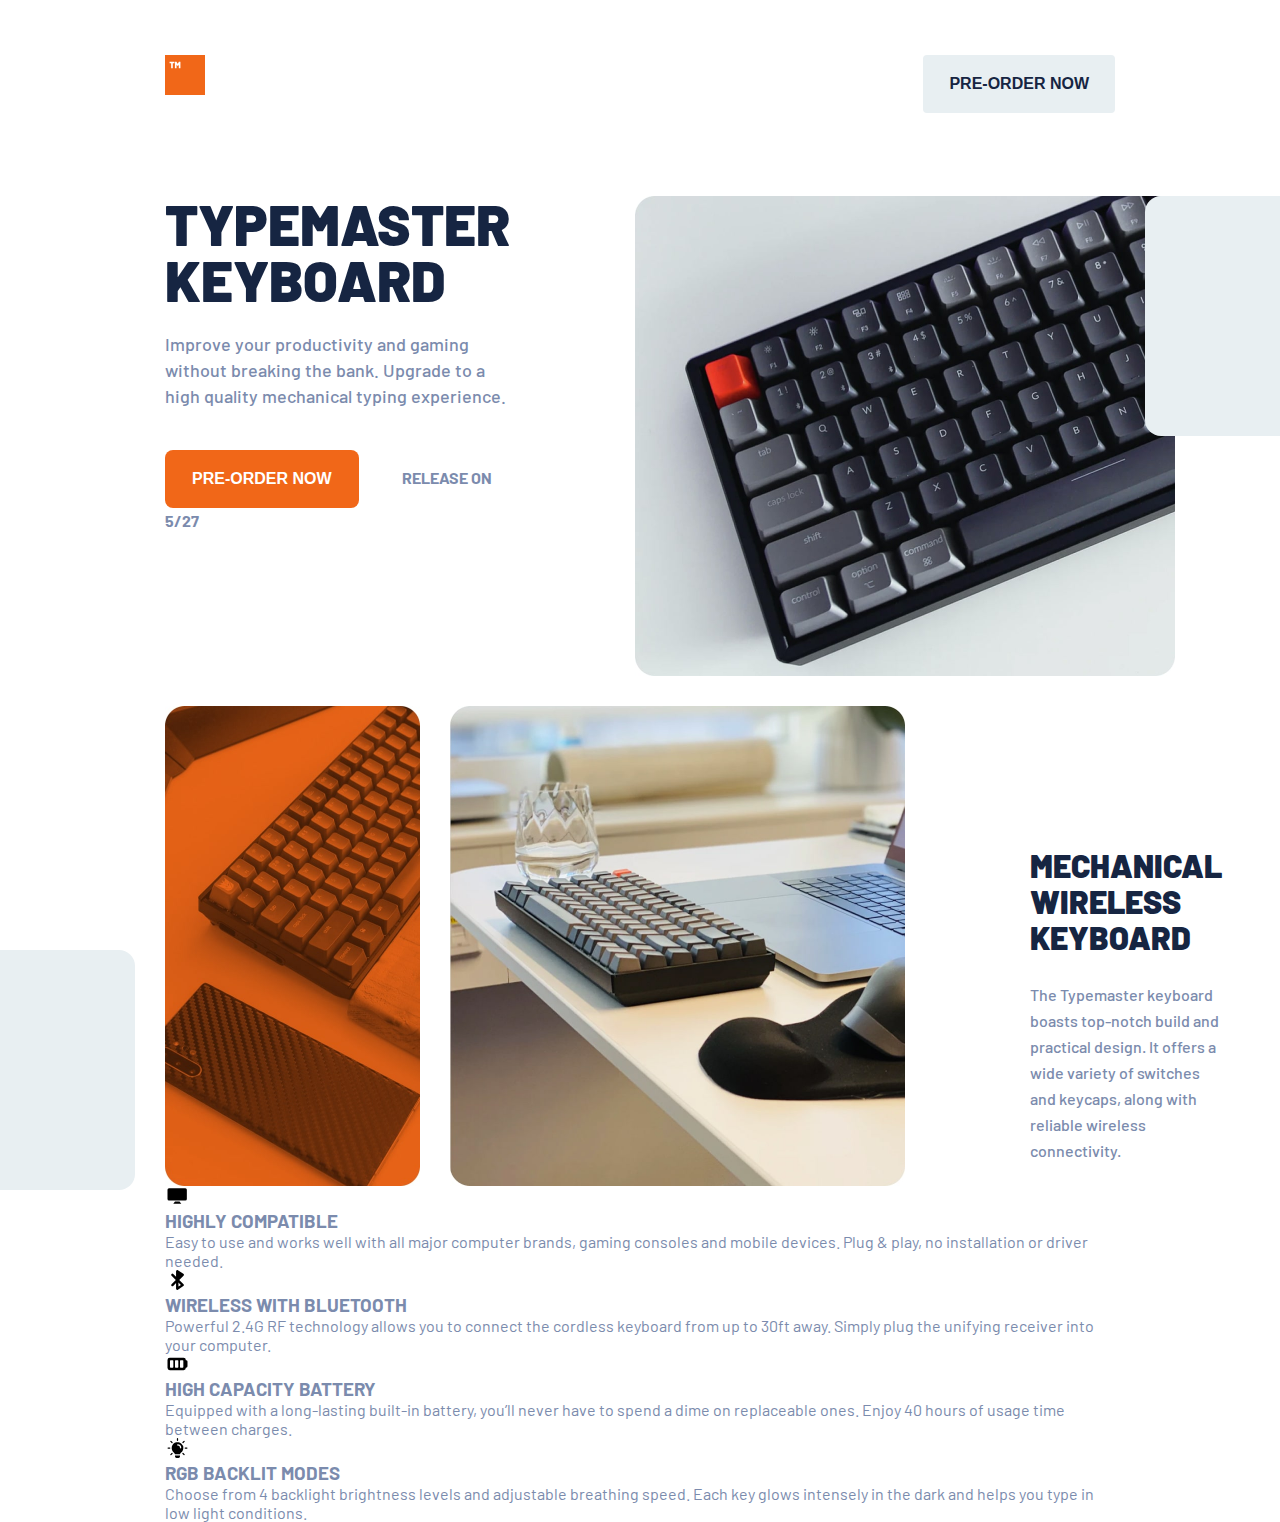
==== index.html @ f18409dc "add" ====
<!DOCTYPE html>
<html lang="en">
<head>
    <meta charset="UTF-8">
    <meta name="viewport" content="width=device-width, initial-scale=1.0">
    <link rel="preconnect" href="https://fonts.googleapis.com">
    <link rel="preconnect" href="https://fonts.gstatic.com" crossorigin>
    <link
        href="https://fonts.googleapis.com/css2?family=Barlow:ital,wght@0,100;0,200;0,300;0,400;0,500;0,600;0,700;0,800;0,900;1,100;1,200;1,300;1,400;1,500;1,600;1,700;1,800;1,900&display=swap"
        rel="stylesheet">
        <link rel="stylesheet" href="https://cdnjs.cloudflare.com/ajax/libs/modern-normalize/3.0.1/modern-normalize.min.css"
            integrity="sha512-q6WgHqiHlKyOqslT/lgBgodhd03Wp4BEqKeW6nNtlOY4quzyG3VoQKFrieaCeSnuVseNKRGpGeDU3qPmabCANg=="
            crossorigin="anonymous" referrerpolicy="no-referrer" />
    <link rel="stylesheet" href="./css/style.css">
    <title>Typemaster Keyboard</title>
</head>

<body class="body">
    <header class="header">
        <div class="container header-wrapper">
            <a href="" class="logo-link"> 
                <svg class="logo-icon" width="20" height="12">
                    <use href="./images/icons.svg#icon-TM-2"> </use>
                </svg>
            </a>
            <button type="button" class="button"> Pre-order now</button>
        </div>
    </header>

    <main class="main">
        <section class="main-section">
            <div class="container main-wrap">
                <div class="title-wrap">
                    <h1 class="main-title">Typemaster Keyboard</h1>
                    <p class="main-text">Improve your productivity and gaming without breaking the bank. Upgrade to a high quality
                        mechanical typing experience.</p>
                    <button type="button" class="main-button"> Pre-order now</button>
                    <p class="release-data">Release on 5/27</p>
                </div>
                <div class="image-wrap">
                    <img class="main-img" src="./images/keyboard.jpg" width="540" height="480" alt="keyboard">
            
                    <div class="gray-zone"></div>
                </div>
            
            </div>
        </section>
        
        <section class="product-section">
            <div class="container product-wrap">
                <div class="product-wrapper">
                    <div class="product-gray"> </div>
                    <ul class="product-section-list">
                        <li class="product-section-item"> <img class="product-image" src="./images/orange.jpg" alt="phone and keyboard on the table" width="255" height="480"> </li>
                        <li class="product-section-item"> <img class="product-image" src="./images/img3.jpg" alt="On the table the keyboard and a glass of water" width="455" height="480"></li>
                </div>

                    <div class="product-section-content">
                        <h2 class="product-title">mechanical wireless Keyboard</h2>
                        <p class="product-text">The Typemaster keyboard boasts top-notch build and practical design. It offers a wide variety of switches and keycaps, along with reliable wireless connectivity.</p>
                    </div>
                </ul>
            </div>
        </section>

        <section>
            <div class="container">
                <ul>
                    <li>
                        <svg width="25" height="20">
                            <use href="./images/icons.svg#icon-Combined" > </use>
                        </svg>
                        <h3>HIGHLY COMPATIBLE </h3>
                        <p>Easy to use and works well with all major computer brands, gaming consoles and mobile devices. Plug & play, no
                        installation or driver needed.</p>
                    </li>

                    <li>
                        <svg width="25" height="20">
                            <use href="./images/icons.svg#icon-Shape" ></use>
                        </svg>
                        <h3>WIRELESS WITH BLUETOOTH </h3>
                        <p>Powerful 2.4G RF technology allows you to connect the cordless keyboard from up to 30ft away. Simply plug the unifying
                        receiver into your computer.</p>
                    </li>

                    <li>
                        <svg width="25" height="20">
                            <use href="./images/icons.svg#icon-battery" ></use>
                        </svg>
                        <h3> HIGH CAPACITY BATTERY</h3>
                        <p>Equipped with a long-lasting built-in battery, you’ll never have to spend a dime on replaceable ones. Enjoy 40 hours of
                        usage time between charges.</p>
                    </li>

                    <li>
                        <svg width="25" height="20">
                            <use href="./images/icons.svg#icon-light" ></use>
                        </svg>
                        <h3>RGB BACKLIT MODES </h3>
                        <p>Choose from 4 backlight brightness levels and adjustable breathing speed. Each key glows intensely in the dark and helps
                        you type in low light conditions.</p>
                    </li>
                </ul>
            </div>
        </section>
        </main>
        </body>
        
        </html>
---- css/style.css ----
h1,
h2,
h3,
h4,
h5,
h6,
p {
    margin-top: 0;
    margin-bottom: 0;
}

img {
    display: block;
}

body {
    background: #fff;
    font-family: "Barlow", sans-serif;
    color: #7b8bad;
}


ul,
ol {
    margin-top: 0;
    margin-bottom: 0;
    padding-left: 0;
    list-style-type: none;
}

a {
    text-decoration: none;
    color: inherit;
}



.container {
    max-width: 1110px;
    padding: 0;
    margin-left: auto;
    margin-right: auto;
}

/* .main{
    width: 1440px;
} */
.body {
    box-shadow: 0 0 20px 20px rgba(0, 0, 0, 0.25);
    background: #fff;
    max-width: 1440px;
    padding: 0 165px;
    margin: 0 auto;
    position: relative;
}

.header {
    padding-top: 55px;
    padding-bottom: 83px;
}

.header-wrapper {
    display: flex;
    justify-content: space-between;

}

.logo-icon {
    fill: #fff;

}

.logo-link {
    width: 40px;
    height: 40px;
    background-color: #f16718;
}

.button {
    cursor: pointer;
    background-color: #E8EFF2;
    border-style: none;
    font-weight: 700;
    font-size: 16px;
    line-height: 162%;
    text-transform: uppercase;
    color: #162542;
    border-radius: 4px;
    padding: 16px 26px;
}

/* main section */
.maine {}

.main-section {
    /* max-width: 1440px;
    padding:  0 165px;
    margin: 0 auto; */
}

.main-wrap {
    display: flex;
    flex-wrap: ;
}

.title-wrap {
    margin-right: 125px;
}

.main-title {
    font-weight: 900;
    font-size: 56px;
    line-height: 100%;
    text-transform: uppercase;
    color: #162542;
    max-width: 445px;
    margin-bottom: 24px;
}

.main-text {
    font-weight: 500;
    font-size: 18px;
    line-height: 144%;
    color: #7b8bad;
    max-width: 445px;
    margin-bottom: 40px;
}

.main-button {
    background-color: #F16718;
    font-weight: 700;
    font-size: 16px;
    line-height: 162%;
    text-transform: uppercase;
    color: #fff;
    padding: 16px 27px;
    margin-right: 40px;
    border-radius: 8px;
    border-style: none;
    cursor: pointer;
}

.release-data {
    font-weight: 700;
    font-size: 16px;
    line-height: 162%;
    text-transform: uppercase;
    color: #7b8bad;
    display: inline;
}

.image-wrap {
    /* position: relative; */
}

.gray-zone {
    width: 135px;
    height: 240px;
    background-color: #E8EFF2;
    position: absolute;
    top: 196px;
    right: 0;
    border-top-left-radius: 16px;
    border-top-right-radius: 0px;
    border-bottom-left-radius: 16px;
    border-bottom-right-radius: 0px;

}

.main-img {
    margin-bottom: 30px;
}

/* Product section */
.product-gray {
    width: 135px;
    height: 240px;
    background-color: #E8EFF2;
    position: absolute;
    top: 950px;
    left: 0;
    border-top-left-radius: 0px;
    border-top-right-radius: 16px;
    border-bottom-left-radius: 0px;
    border-bottom-right-radius: 16px;
}

.product-section-list {
   display: flex;
   gap: 30px;
}
.product-wrap{
    display: flex;
}

.product-title {
    font-weight: 900;
    font-size: 32px;
    line-height: 112%;
    text-transform: uppercase;
    color: #162542;
    margin-bottom: 27px;
}

/* .product-wrapper{
    display: flex;
    gap: 30px;
} */

.product-text {
    font-weight: 500;
    font-size: 16px;
    line-height: 162%;
    color: #7b8bad;
    max-width: 255px;
}

.product-section-content {
    margin-left: 125px;
    margin-top: 142px;
}
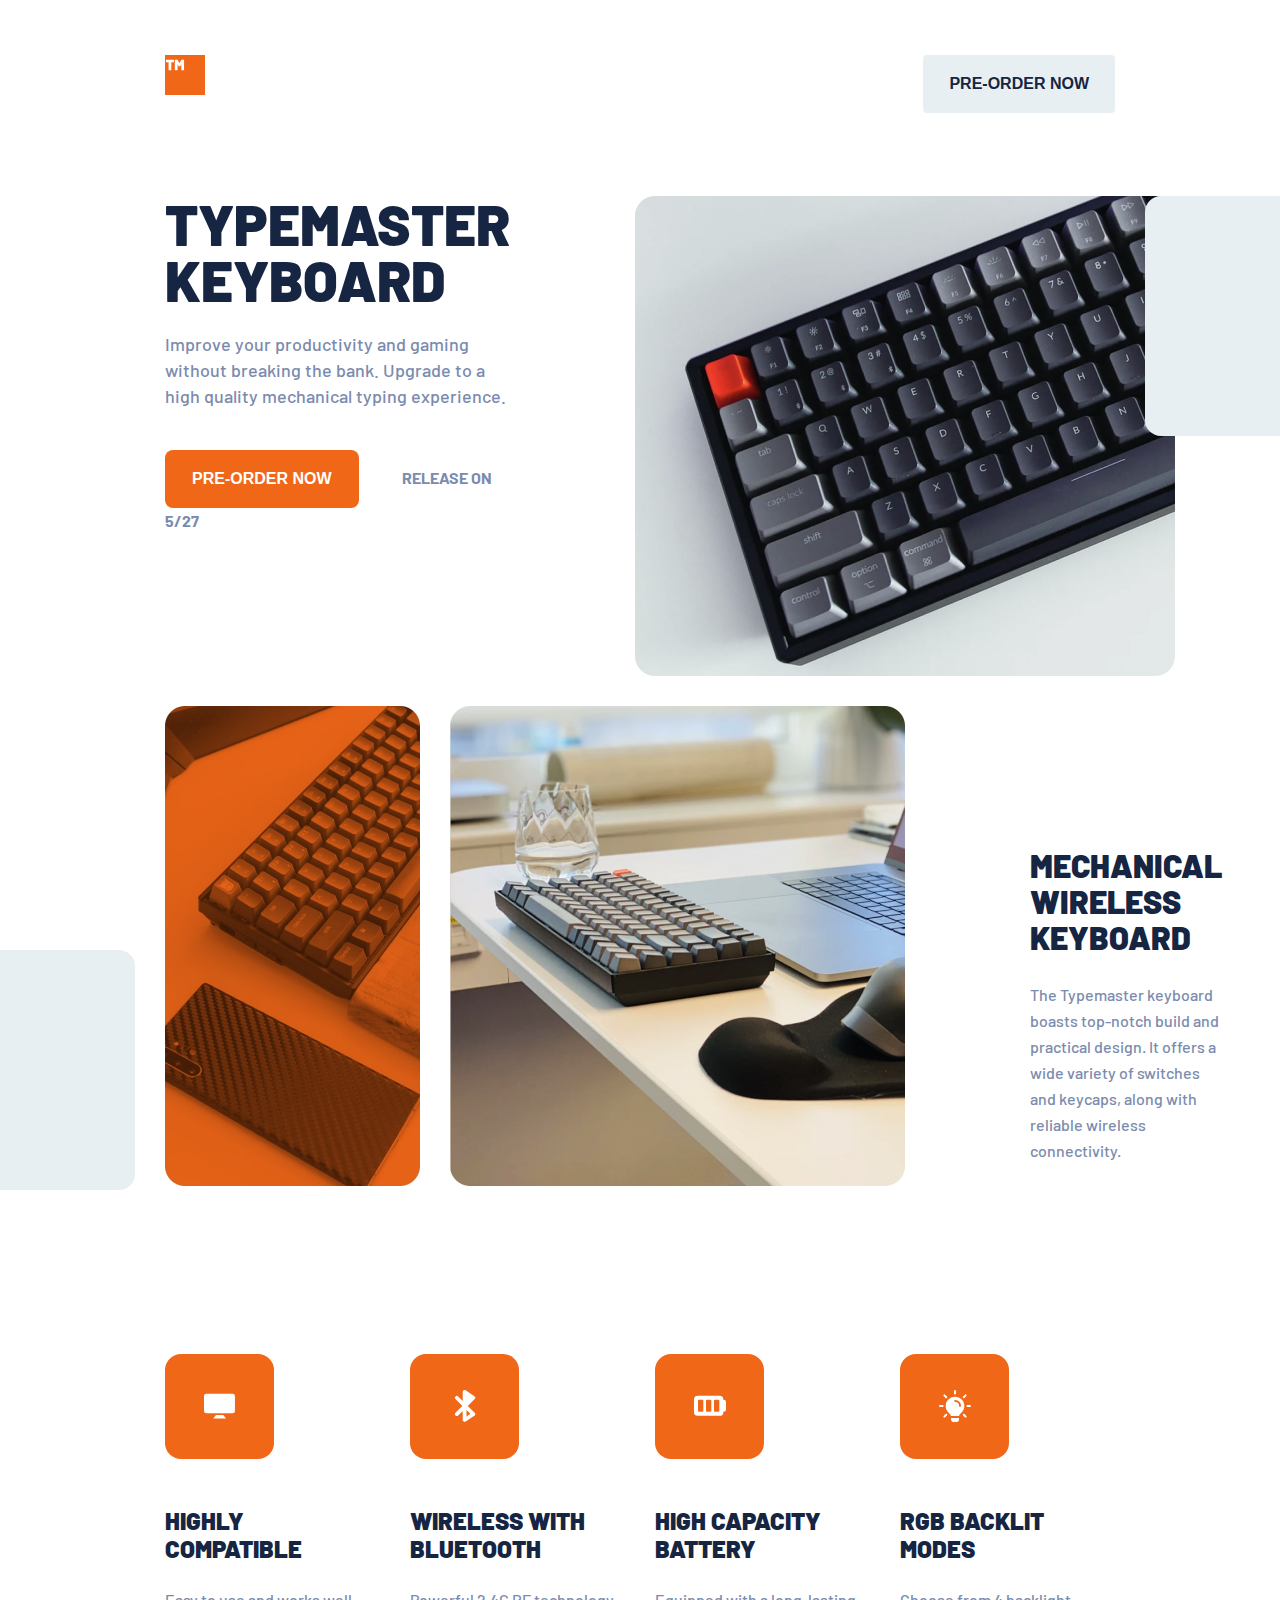
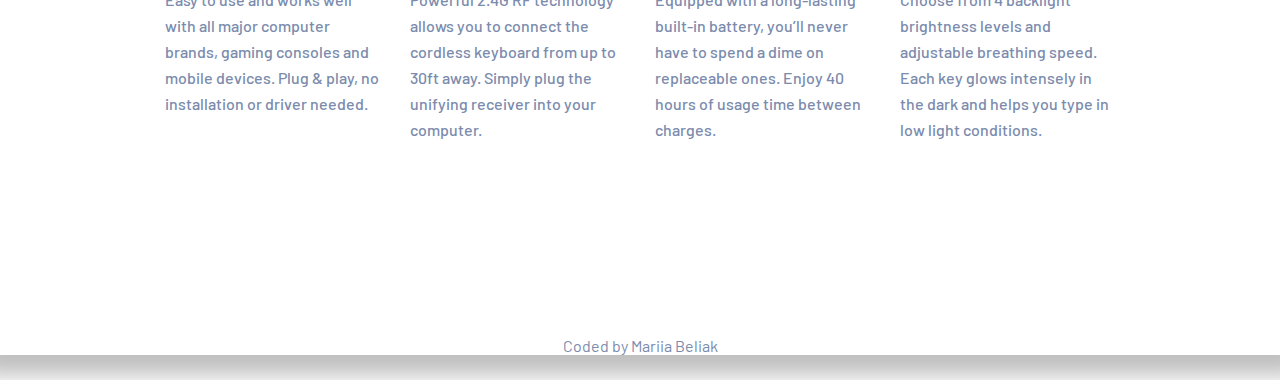
==== commit e41b5ac6: "add index file" ====
--- a/index.html
+++ b/index.html
@@ -19,7 +19,7 @@
     <header class="header">
         <div class="container header-wrapper">
             <a href="" class="logo-link"> 
-                <svg class="logo-icon" width="20" height="12">
+                <svg class="logo-icon" width="20" height="20">
                     <use href="./images/icons.svg#icon-TM-2"> </use>
                 </svg>
             </a>
@@ -63,48 +63,61 @@
             </div>
         </section>
 
-        <section>
+        <section class="icons-section">
             <div class="container">
-                <ul>
-                    <li>
-                        <svg width="25" height="20">
-                            <use href="./images/icons.svg#icon-Combined" > </use>
-                        </svg>
-                        <h3>HIGHLY COMPATIBLE </h3>
-                        <p>Easy to use and works well with all major computer brands, gaming consoles and mobile devices. Plug & play, no
+                <ul class="icons-list">
+                    <li class="icons-list-items">
+                        <span class="svg-icons-span">
+                            <svg class="svg-icons" width="32" height="32">
+                                <use href="./images/icons.svg#icon-Combined"></use>
+                            </svg>
+                        </span>
+                        <h3 class="icons-sec-title">HIGHLY<br> COMPATIBLE </h3>
+                        <p class="icons-sec-text">Easy to use and works well with all major computer brands, gaming consoles and mobile devices. Plug & play, no
                         installation or driver needed.</p>
                     </li>
 
-                    <li>
-                        <svg width="25" height="20">
-                            <use href="./images/icons.svg#icon-Shape" ></use>
-                        </svg>
-                        <h3>WIRELESS WITH BLUETOOTH </h3>
-                        <p>Powerful 2.4G RF technology allows you to connect the cordless keyboard from up to 30ft away. Simply plug the unifying
+                    <li class="icons-list-items">
+                        <span class="svg-icons-span">
+                            <svg class="svg-icons" width="32" height="32">
+                                <use href="./images/icons.svg#icon-Shape" ></use>
+                            </svg>
+                        </span>
+
+                        <h3 class="icons-sec-title">WIRELESS WITH BLUETOOTH </h3>
+                        <p class="icons-sec-text">Powerful 2.4G RF technology allows you to connect the cordless keyboard from up to 30ft away. Simply plug the unifying
                         receiver into your computer.</p>
                     </li>
 
-                    <li>
-                        <svg width="25" height="20">
-                            <use href="./images/icons.svg#icon-battery" ></use>
-                        </svg>
-                        <h3> HIGH CAPACITY BATTERY</h3>
-                        <p>Equipped with a long-lasting built-in battery, you’ll never have to spend a dime on replaceable ones. Enjoy 40 hours of
+                    <li class="icons-list-items">
+                        <span class="svg-icons-span">
+                            <svg class="svg-icons" width="32" height="32">
+                                <use href="./images/icons.svg#icon-battery" ></use>
+                            </svg>
+                        </span>
+
+                        <h3 class="icons-sec-title"> HIGH CAPACITY BATTERY</h3>
+                        <p class="icons-sec-text">Equipped with a long-lasting built-in battery, you’ll never have to spend a dime on replaceable ones. Enjoy 40 hours of
                         usage time between charges.</p>
                     </li>
 
-                    <li>
-                        <svg width="25" height="20">
-                            <use href="./images/icons.svg#icon-light" ></use>
-                        </svg>
-                        <h3>RGB BACKLIT MODES </h3>
-                        <p>Choose from 4 backlight brightness levels and adjustable breathing speed. Each key glows intensely in the dark and helps
+                    <li class="icons-list-items">
+                        <span class="svg-icons-span">
+                            <svg class="svg-icons" width="32" height="32">
+                                <use href="./images/icons.svg#icon-light" ></use>
+                            </svg>
+                        </span>
+
+                        <h3 class="icons-sec-title">RGB BACKLIT <br> MODES </h3>
+                        <p class="icons-sec-text">Choose from 4 backlight brightness levels and adjustable breathing speed. Each key glows intensely in the dark and helps
                         you type in low light conditions.</p>
                     </li>
                 </ul>
             </div>
         </section>
         </main>
+
+        <div class="Mariia">Coded by <span class="Mariia-Beliak"> <a href="https://github.com/MariiaBeliak">Mariia Beliak</a></span></div>
         </body>
         
         </html>--- a/css/style.css
+++ b/css/style.css
@@ -87,10 +87,21 @@
     color: #162542;
     border-radius: 4px;
     padding: 16px 26px;
-}
-
+    transition: transform 0.3s ease-in-out;
+}
+
+.button:hover,
+.button:focus{
+    background-color: #162542;
+    color: #fff;
+    
+}
+
+.button:hover:{
+    transition: transform 0.3s ease-in-out;
+}
 /* main section */
-.maine {}
+
 
 .main-section {
     /* max-width: 1440px;
@@ -138,6 +149,12 @@
     border-radius: 8px;
     border-style: none;
     cursor: pointer;
+    transition: transform 0.3s ease-in-out;
+}
+
+.main-button:hover,
+.main-button:focus{
+    background-color: #FF9B62;
 }
 
 .release-data {
@@ -186,10 +203,11 @@
 }
 
 .product-section-list {
-   display: flex;
-   gap: 30px;
-}
-.product-wrap{
+    display: flex;
+    gap: 30px;
+}
+
+.product-wrap {
     display: flex;
 }
 
@@ -220,3 +238,67 @@
     margin-top: 142px;
 }
 
+/* The third section */
+.icons-section {
+    padding-top: 168px;
+    padding-bottom: 193px;
+}
+
+.icons-list {
+    display: flex;
+    gap: 30px;
+    
+}
+
+.svg-icons-span {
+    width: 65px;
+    height: 65px;
+    background-color: #F16718;
+    padding: 20px 22px;
+    border-radius: 16px;
+    margin-bottom: 48px;
+    display: flex;
+    justify-content: center;
+    align-items: center;
+}
+
+.svg-icons {
+    fill: #fff;
+flex-shrink: 0;
+
+}
+
+.icons-sec-title {
+    font-weight: 900;
+    font-size: 24px;
+    line-height: 117%;
+    text-transform: uppercase;
+    color: #162542;
+    margin-bottom: 24px;
+    max-width: 255px;
+    box-sizing: border-box;
+    
+}
+
+.icons-sec-text {
+    font-weight: 500;
+    font-size: 16px;
+    line-height: 162%;
+    color: #7b8bad;
+    box-sizing: border-box;
+    align-items: center;
+    justify-content: center;
+    max-width: 255px;
+    
+}
+
+.Mariia{
+    text-align: center;
+    margin-bottom: 25px;
+}
+
+.Mariia-Beliak:hover{
+    color: #F16718;
+  
+
+}